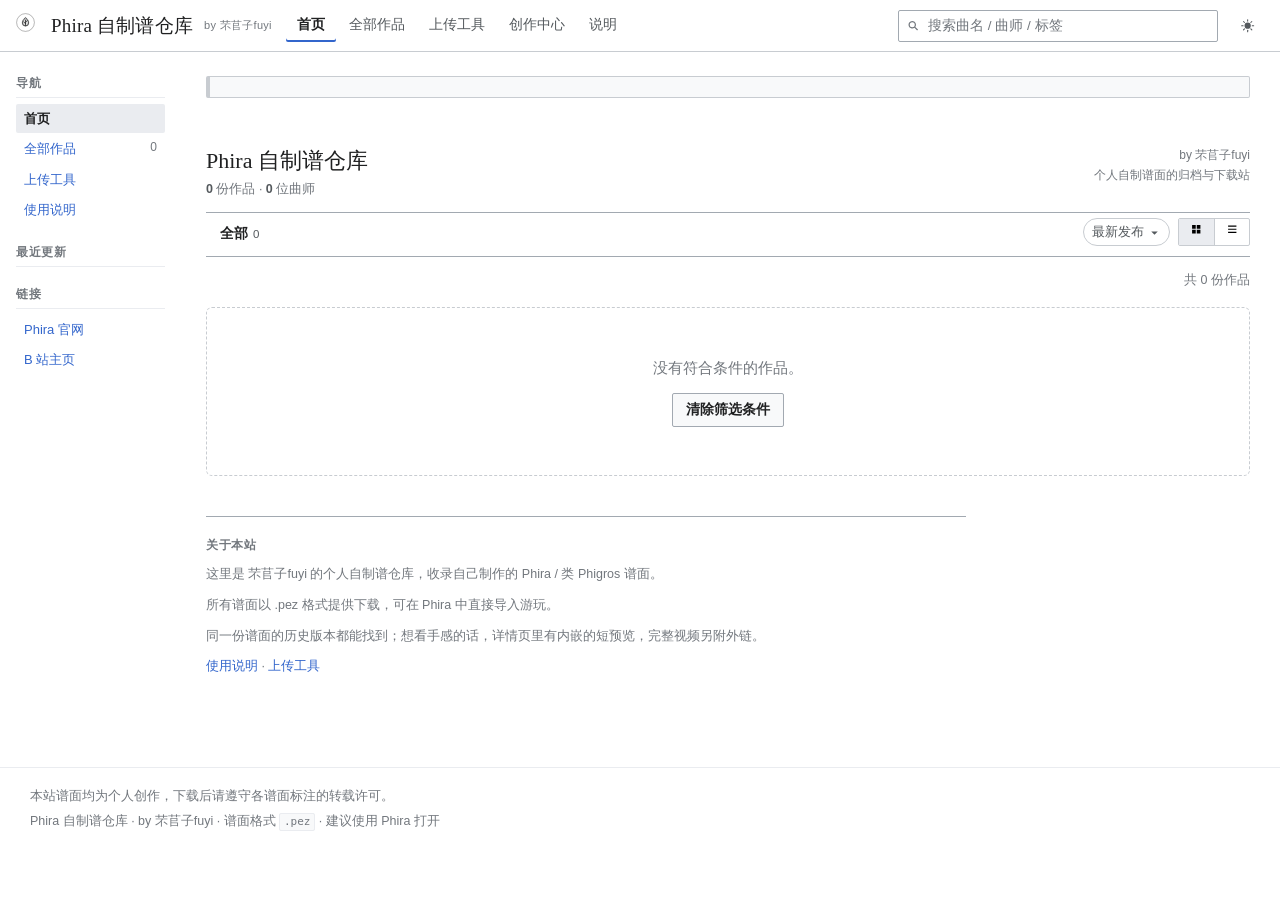
==== index.html @ e563b0f6 "空站初始化：清空全部谱面（9 个 .pez + 6 张封面 + 数据条目），准备正式投入使用 - data/charts.js 的 CHARTS 置空，SITE 配置保留 - 测试夹具改为 tools" ====
<!DOCTYPE html>
<html lang="zh-CN">
<head>
<meta charset="utf-8">
<meta name="viewport" content="width=device-width, initial-scale=1">
<title>Phira 自制谱仓库</title>
<meta name="description" content="个人自制谱面归档站，提供 .pez 谱面包下载与 B 站预览。">
<link rel="icon" href="assets/favicon.svg" type="image/svg+xml">
<link rel="stylesheet" href="assets/css/wiki.css">
<script>/* 在样式生效前先定好主题，避免深色模式下刷新闪白 */
(function(){try{var t=localStorage.getItem("pez-theme");
if(!t||t==="auto"){t=(window.matchMedia&&window.matchMedia("(prefers-color-scheme: dark)").matches)?"dark":"light";}
document.documentElement.setAttribute("data-theme",t);}catch(e){}})();</script>
</head>
<body>

<header id="header-mount" class="site-header"></header>

<div class="layout no-rail">
  <aside id="sidebar-mount" class="sidebar"></aside>

  <main class="content">

    <!-- ▼▼ 顶部横幅插槽：把 SITE.design.banner 填上图片路径就会出现，
              建议尺寸 1600×320。留空则完全不占位。 ▼▼ -->
    <img class="page-banner" id="banner-mount" alt="">

    <div id="sample-notice" class="notice" hidden></div>

    <!-- ▼▼ 极简信息条（UP 主元素已弱化，只有一行小字署名）▼▼ -->
    <div id="space-mount" class="space-bar"></div>

    <div id="list">
      <nav id="tabs-mount" class="tabs"></nav>
      <div id="filterbar-mount" class="filter-bar"></div>
    </div>

    <div id="list-area"></div>

    <!-- 站点说明：做成低存在感的小字，不抢作品的位置 -->
    <section class="site-blurb" id="site-blurb"></section>

    <noscript>
      <div class="notice warn">这个站点需要 JavaScript 才能列出作品，请开启后刷新。</div>
    </noscript>
  </main>
</div>

<footer id="footer-mount" class="site-footer"></footer>

<script>
/* 数据文件每次都拿最新的：
   GitHub Pages 会给 data/charts.js 设 Cache-Control: max-age=600（10 分钟），
   而「检测到更新就刷新首页」要靠它 —— 加时间戳才能绕开这份缓存。
   ⚠️ 时间戳必须**每次加载都不一样**：原来用的是「每分钟一个版本号」，
   结果自动刷新那一刻若还没跨分钟，reload 会命中浏览器缓存（max-age=600），
   刷了还是旧内容、而且之后不会再重试 —— 表现就是「传完谱刷新没生效」。
   代价是每次访问都要重新下这个小文件（约 11KB），可以接受。
   必须同步执行（后面的脚本都依赖 window.CHARTS），所以用 document.write。
   file:// 下不能带查询参数（会找不到文件），所以按协议判断。 */
(function () {
  var q = location.protocol === "file:" ? "" : "?t=" + Date.now();
  document.write('<script src="data/charts.js' + q + '"><\/script>');
})();
</script>
<script src="assets/js/common.js"></script>
<script src="assets/js/home.js"></script>
<script>
/* 站点说明文案在 data/charts.js 的 SITE.intro 里改 */
(function () {
  var s = window.SITE || {};
  if (s.title) document.title = s.title;
  var el = document.getElementById("site-blurb");
  if (el && s.intro) {
    el.innerHTML =
      '<h2>关于本站</h2>' +
      String(s.intro).split(/\n+/).filter(Boolean)
        .map(function (p) { return "<p>" + window.WB.esc(p) + "</p>"; }).join("") +
      '<p><a href="about">使用说明</a> · <a href="upload">上传工具</a></p>';
  }
})();
</script>
<script>
/* 自动刷新：检测到 data/charts.js 有更新就刷新首页（逻辑在 common.js 的 WB.autoRefresh）
   想关掉：在 data/charts.js 的 SITE 里写 autoRefresh: false */
(function () {
  var s = window.SITE || {};
  if (s.autoRefresh === false) return;
  if (window.WB && WB.autoRefresh) WB.autoRefresh();
})();
</script>
</body>
</html>
---- assets/css/wiki.css ----
/* ============================================================================
 *  assets/css/wiki.css  ——  MediaWiki / 维基百科风格排版
 *  ---------------------------------------------------------------------------
 *  设计取向：内容优先、留白克制、层级靠细线而不是靠阴影。
 *  色彩取自 Wikipedia Vector 2022 的观感，仅作风格参考，未使用其任何资源。
 * ==========================================================================*/

/* ============================================================================
 *  ★★★ 设计变量（Design Tokens）★★★
 *  ---------------------------------------------------------------------------
 *  自己用 Illustrator 排版时，改这一块就够了 —— 不用往下翻具体规则。
 *  这里只放尺寸/形状/间距，颜色在下面的「变量」区块里。
 * ==========================================================================*/
:root {
  /* —— 卡片 —— */
  --card-min:          156px;   /* 卡片最小宽度，决定一排放几张 */
  --card-thumb-ratio:  1 / 1;   /* 封面比例。想做成 B 站那种横图 → 16 / 9 */
  --card-gap:          14px;
  --card-radius:       6px;
  --card-shadow:       none;                       /* 静止时的投影，追求扁平就留 none */
  --card-shadow-hover: 0 6px 18px rgba(0, 0, 0, .14);

  /* —— 骨架尺寸 —— */
  --header-height:     52px;    /* 顶栏高度 */
  --sidebar-width:     176px;   /* 左侧导航宽度 */
  --rail-width:        300px;   /* 详情页右侧信息框栏宽度 */
  --content-max:       1560px;  /* 整页最大宽度 */
  --content-pad:       30px;    /* 主内容左右内边距 */
  --banner-height:     180px;   /* 顶部横幅高度（有图时才显示） */

  /* —— 文字与圆角 —— */
  --fz-base:           15px;    /* 正文基准字号 */
  --fz-card-title:     13.5px;  /* 卡片标题字号 */
  --fz-card-meta:      11px;    /* 卡片下方小字 */
  --radius-pill:       999px;   /* 药丸形（标签、难度徽章）圆角 */
  --section-line:      1px solid var(--border);

  /* —— 插槽（由 data/charts.js 的 SITE.design 自动写入，一般不用手改）—— */
  --page-bg-image:     none;    /* 全站背景图 */
  --banner-image:      none;    /* 顶部横幅图 */
  /* --accent 故意不设默认值：留空时所有强调色回落到 --link */
}

/* ============================================================================
 *  变量（颜色）
 * ==========================================================================*/
:root {
  /* 表面 */
  --bg:            #ffffff;
  --bg-sub:        #f8f9fa;   /* 表格头、信息框底色 */
  --bg-sub-2:      #eaecf0;   /* 略深一档 */
  --bg-code:       #f8f9fa;

  /* 文字 */
  --text:          #202122;
  --text-sub:      #54595d;
  --text-mute:     #72777d;

  /* 线条：维基的骨架感全靠这一组灰 */
  --border:        #a2a9b1;
  --border-soft:   #c8ccd1;
  --line:          #eaecf0;

  /* 链接 */
  --link:          #3366cc;
  --link-visited:  #6b4ba1;
  --link-hover:    #447ff5;
  --link-new:      #d33a3a;

  /* 语意色 */
  --ok:            #14866d;
  --ok-bg:         #e6f5f1;
  --warn:          #ac6600;
  --warn-bg:       #fdf3e2;
  --err:           #b32424;
  --err-bg:        #fdeaea;

  /* 难度徽章 */
  --lv-AT:         #8b3ee6;
  --lv-IN:         #d33a3a;
  --lv-HD:         #14866d;
  --lv-EZ:         #3366cc;
  --lv-default:    #54595d;

  --radius:        2px;
  --shadow-pop:    0 2px 8px rgba(0, 0, 0, .14);

  --font-sans: "Inter", "Segoe UI", -apple-system, BlinkMacSystemFont,
               "PingFang SC", "Hiragino Sans GB", "Microsoft YaHei",
               "Noto Sans SC", "Source Han Sans SC", sans-serif;
  --font-serif: "Linux Libertine", "Georgia", "Times New Roman",
                "Songti SC", "SimSun", serif;
  --font-mono: "JetBrains Mono", "Cascadia Mono", Consolas,
               "SFMono-Regular", Menlo, monospace;
}

html[data-theme="dark"] {
  --bg:            #101418;
  --bg-sub:        #27292d;
  --bg-sub-2:      #33363b;
  --bg-code:       #23262a;

  --text:          #eaecf0;
  --text-sub:      #c8ccd1;
  --text-mute:     #a2a9b1;

  --border:        #54595d;
  --border-soft:   #43464a;
  --line:          #2e3236;

  --link:          #6e9bf5;
  --link-visited:  #b28ae8;
  --link-hover:    #9dbbf8;
  --link-new:      #ef8a8a;

  --ok:            #4ec9a0;
  --ok-bg:         #17352c;
  --warn:          #e2b053;
  --warn-bg:       #3a2f18;
  --err:           #ef8a8a;
  --err-bg:        #3a2020;

  --lv-AT:         #b388f0;
  --lv-IN:         #ef8a8a;
  --lv-HD:         #4ec9a0;
  --lv-EZ:         #8ab4f8;
  --lv-default:    #c8ccd1;

  --shadow-pop:    0 2px 10px rgba(0, 0, 0, .55);
}

/* ------------------------------------------------------------------ 基础 -- */
*, *::before, *::after { box-sizing: border-box; }

html { scroll-behavior: smooth; }

body {
  margin: 0;
  background-color: var(--bg);
  /* 底纹插槽：SITE.design.background 有值时自动生效 */
  background-image: var(--page-bg-image);
  background-attachment: fixed;
  background-size: cover;
  background-position: center top;
  color: var(--text);
  font-family: var(--font-sans);
  font-size: var(--fz-base);
  line-height: 1.65;
  -webkit-font-smoothing: antialiased;
  text-rendering: optimizeLegibility;
}

a { color: var(--link); text-decoration: none; }
a:hover { color: var(--link-hover); text-decoration: underline; }
a:visited { color: var(--link-visited); }
a.new { color: var(--link-new); }

img { max-width: 100%; }

hr {
  border: 0;
  border-top: 1px solid var(--line);
  margin: 1.4em 0;
}

code, kbd, .mono {
  font-family: var(--font-mono);
  font-size: .88em;
  background: var(--bg-code);
  border: 1px solid var(--line);
  border-radius: var(--radius);
  padding: .1em .35em;
}

kbd { border-bottom-width: 2px; }

::selection { background: #cfe2ff; color: #202122; }
html[data-theme="dark"] ::selection { background: #3a4a6b; color: #fff; }

/* --------------------------------------------------------------- 顶栏 -- */
.site-header {
  position: sticky;
  top: 0;
  z-index: 50;
  display: flex;
  align-items: center;
  gap: 14px;
  height: 52px;
  padding: 0 16px;
  background: var(--bg);
  border-bottom: 1px solid var(--border-soft);
}

.brand {
  display: flex;
  align-items: center;
  gap: 9px;
  flex: none;
  color: var(--text);
  font-family: var(--font-serif);
  font-size: 19px;
  letter-spacing: .2px;
  white-space: nowrap;
}
.brand:hover { text-decoration: none; color: var(--text); }
/* 顶栏站名。SITE.brandLines 可以让它拆成多行 —— 但只有窄屏才真的分行，
   宽屏把各行拼在一起显示（行内元素挨着，等于原来的整名）。 */
.brand-title, .brand-line, .brand-name { display: inline; }
.brand .brand-mark {
  width: 26px; height: 26px;
  flex: none;
  display: block;
}
/* Logo 插槽：内置 SVG 与自定义图片都撑满槽位 */
.brand-mark svg, .brand-mark img { width: 100%; height: 100%; display: block; }
.brand-mark img { object-fit: contain; }
.brand .brand-sub {
  font-family: var(--font-sans);
  font-size: 11px;
  color: var(--text-mute);
  letter-spacing: .3px;
  margin-left: 2px;
}

.header-nav { display: flex; gap: 2px; flex: none; }

.header-nav a {
  padding: 5px 11px;
  border-radius: var(--radius);
  font-size: 13.5px;
  color: var(--text-sub);
}
.header-nav a:hover { background: var(--bg-sub-2); color: var(--text); text-decoration: none; }
.header-nav a[aria-current="page"] {
  color: var(--text);
  font-weight: 600;
  box-shadow: inset 0 -2px 0 var(--link);
}

.header-spacer { flex: 1 1 auto; }

/* 搜索框：维基那种「左侧放大镜」的窄条 */
.search-box {
  position: relative;
  flex: 0 1 320px;
  min-width: 120px;
}
.search-box svg {
  position: absolute; left: 8px; top: 50%;
  transform: translateY(-50%);
  width: 15px; height: 15px;
  fill: var(--text-mute);
  pointer-events: none;
}
.search-box input {
  width: 100%;
  height: 32px;
  padding: 0 10px 0 29px;
  font: inherit;
  font-size: 13.5px;
  color: var(--text);
  background: var(--bg);
  border: 1px solid var(--border);
  border-radius: var(--radius);
}
.search-box input:focus {
  outline: 2px solid var(--link);
  outline-offset: -1px;
  border-color: var(--link);
}
.search-box input::placeholder { color: var(--text-mute); }

.icon-btn {
  flex: none;
  width: 32px; height: 32px;
  display: inline-flex; align-items: center; justify-content: center;
  background: transparent;
  border: 1px solid transparent;
  border-radius: var(--radius);
  color: var(--text-sub);
  cursor: pointer;
  padding: 0;
}
.icon-btn:hover { background: var(--bg-sub-2); color: var(--text); }
.icon-btn svg { width: 17px; height: 17px; fill: currentColor; }
.icon-btn:focus-visible { outline: 2px solid var(--link); outline-offset: 1px; }

/* --------------------------------------------------------------- 布局 -- */
.layout {
  display: grid;
  grid-template-columns: 176px minmax(0, 1fr) 300px;
  gap: 0;
  max-width: 1560px;
  margin: 0 auto;
}
.layout.no-rail { grid-template-columns: 176px minmax(0, 1fr); }

/* 左侧导航 */
.sidebar {
  padding: 22px 10px 40px 16px;
  font-size: 13px;
  border-right: 1px solid transparent;
}
.sidebar h4 {
  margin: 18px 0 6px;
  padding-bottom: 4px;
  font-size: 11.5px;
  font-weight: 600;
  letter-spacing: .6px;
  color: var(--text-mute);
  text-transform: uppercase;
  border-bottom: 1px solid var(--line);
}
.sidebar h4:first-child { margin-top: 0; }
.sidebar ul { list-style: none; margin: 0; padding: 0; }
.sidebar li { margin: 1px 0; }
.sidebar li a {
  display: block;
  padding: 4px 8px;
  border-radius: var(--radius);
  color: var(--link);
}
.sidebar li a:hover { background: var(--bg-sub-2); text-decoration: none; }
.sidebar li a[aria-current="page"] { font-weight: 600; color: var(--text); background: var(--bg-sub-2); }
.sidebar .count {
  float: right;
  color: var(--text-mute);
  font-size: 12px;
  font-variant-numeric: tabular-nums;
}
.sidebar li a.more-link { color: var(--text-mute); font-size: 12px; }

/* 主内容 */
.content {
  min-width: 0;
  padding: 24px 30px 80px;
}
.content.narrow { max-width: 900px; }

/* 右侧栏（详情页信息框 / 列表页统计） */
.rail {
  padding: 24px 24px 60px 10px;
  border-left: 1px solid var(--line);
  font-size: 13px;
}

/* ------------------------------------------------------------ 文字排版 -- */
h1.page-title {
  margin: 0 0 .35em;
  padding-bottom: .25em;
  font-family: var(--font-serif);
  font-size: 28px;
  font-weight: 400;
  line-height: 1.25;
  border-bottom: 1px solid var(--border);
}

.page-sub {
  margin: -.1em 0 1.4em;
  color: var(--text-mute);
  font-size: 13px;
}

/* 面包屑：和副标题分开写，别共用 class（免得选择器抓错元素） */
.crumbs {
  margin: 0 0 10px;
  font-size: 12.5px;
  color: var(--text-mute);
}

h2.section {
  display: flex;
  align-items: center;
  gap: 8px;
  margin: 1.9em 0 .7em;
  padding-bottom: .22em;
  font-size: 20px;
  font-weight: 400;
  border-bottom: 1px solid var(--border);
}
h2.section .anchor {
  font-size: 13px;
  color: var(--text-mute);
  opacity: 0;
  transition: opacity .15s;
}
h2.section:hover .anchor { opacity: 1; }

h3 { font-size: 16px; margin: 1.5em 0 .5em; }

.article p { margin: 0 0 .9em; }
.article ul, .article ol { margin: 0 0 .9em; padding-left: 1.7em; }
.article li { margin: .2em 0; }

.lead {
  color: var(--text-sub);
  font-size: 15px;
}

/* 首字下沉式的「导语」条 */
/* ⚠️ 内联图标兜底 —— 别删！
   <svg viewBox="0 0 24 24"> 如果没写 width/height，浏览器会把它当成
   width:100% 的替换元素，直接撑满整个正文宽度，变成一张"占满屏幕的大图标"。
   （详情页那行提示里的下载图标就这么翻过车。）
   这里给所有没显式指定宽度的 svg 一个 1em 默认值兜住。
   具体规则（.btn svg / .brand-mark svg 等）优先级更高，不受影响。 */
svg:not([width]) { width: 1em; height: 1em; }

.hint {
  margin: 0 0 18px;
  padding: 9px 13px;
  background: var(--bg-sub);
  border-left: 3px solid var(--link);
  font-size: 13.5px;
  color: var(--text-sub);
}
.hint svg {
  width: 15px;
  height: 15px;
  fill: var(--link);
  vertical-align: -2px;
  margin-right: 3px;
}

/* ------------------------------------------------------------- 提示条 -- */
.notice {
  display: flex;
  align-items: flex-start;
  gap: 9px;
  margin: 0 0 18px;
  padding: 10px 14px;
  font-size: 13.5px;
  border: 1px solid var(--border-soft);
  border-left-width: 4px;
  border-radius: var(--radius);
  background: var(--bg-sub);
}
.notice svg { width: 16px; height: 16px; flex: none; margin-top: 2px; fill: currentColor; }
.notice.warn { border-left-color: var(--warn); background: var(--warn-bg); color: var(--warn); }
.notice.info { border-left-color: var(--link); }
.notice.ok   { border-left-color: var(--ok);  background: var(--ok-bg);  color: var(--ok); }
.notice .notice-close {
  margin-left: auto;
  background: none; border: 0; cursor: pointer;
  color: inherit; opacity: .55; font-size: 16px; line-height: 1; padding: 0 2px;
}
.notice .notice-close:hover { opacity: 1; }

/* 表格容器：列多的时候可以横向滚，不撑破布局 */
.table-wrap { width: 100%; overflow-x: auto; margin: 0 0 18px; }
.table-wrap .wikitable { margin-bottom: 0; }

/* ------------------------------------------------------ 表格 wikitable -- */
.wikitable {
  width: 100%;
  border-collapse: collapse;
  margin: 0 0 18px;
  font-size: 13.5px;
  background: var(--bg);
}
.wikitable th, .wikitable td {
  padding: 7px 10px;
  border: 1px solid var(--border-soft);
  text-align: left;
  vertical-align: middle;
}
.wikitable thead th {
  background: var(--bg-sub-2);
  font-weight: 600;
  white-space: nowrap;
}
.wikitable tbody tr:nth-child(even) { background: var(--bg-sub); }
.wikitable tbody tr:hover { background: var(--bg-sub-2); }
.wikitable td.num { text-align: right; font-variant-numeric: tabular-nums; white-space: nowrap; }
.wikitable td.actions { white-space: nowrap; text-align: right; }

/* 可排序表头 */
.wikitable th.sortable { cursor: pointer; user-select: none; padding-right: 22px; position: relative; }
.wikitable th.sortable::after {
  content: "";
  position: absolute; right: 7px; top: 50%;
  margin-top: -3px;
  border: 4px solid transparent;
  border-top-color: var(--text-mute);
  opacity: .35;
}
.wikitable th.sortable:hover { background: var(--bg-sub); }
.wikitable th.sortable[data-dir="asc"]::after {
  border-top-color: transparent;
  border-bottom-color: var(--text);
  margin-top: -6px;
  opacity: .9;
}
.wikitable th.sortable[data-dir="desc"]::after { border-top-color: var(--text); opacity: .9; }

/* 表格里的曲目单元格 */
.track-cell { display: flex; align-items: center; gap: 10px; min-width: 190px; }
.track-cell .thumb {
  width: 38px; height: 38px;
  flex: none;
  object-fit: cover;
  border: 1px solid var(--border-soft);
  border-radius: var(--radius);
  background: var(--bg-sub);
}
.track-cell .t-main { min-width: 0; }
.track-cell .t-title {
  display: block;
  font-weight: 600;
  font-size: 13.5px;
  line-height: 1.35;
  overflow: hidden;
  text-overflow: ellipsis;
  white-space: nowrap;
}
.track-cell .t-sub {
  display: block;
  font-size: 11.5px;
  color: var(--text-mute);
  overflow: hidden;
  text-overflow: ellipsis;
  white-space: nowrap;
}

/* ---------------------------------------------------------- 难度徽章 -- */
.level {
  display: inline-flex;
  align-items: baseline;
  gap: 4px;
  margin: 0 3px 0 0;
  padding: 1px 7px;
  font-size: 12px;
  font-weight: 600;
  line-height: 1.55;
  color: #fff;
  background: var(--lv-default);
  border-radius: 999px;
  white-space: nowrap;
}
.level .lv-num { font-weight: 400; opacity: .92; }
.level.AT { background: var(--lv-AT); }
.level.IN { background: var(--lv-IN); }
.level.HD { background: var(--lv-HD); }
.level.EZ { background: var(--lv-EZ); }

/* 标签 */
.tag {
  display: inline-block;
  margin: 2px 3px 2px 0;
  padding: 1px 8px;
  font-size: 11.5px;
  color: var(--text-sub);
  background: var(--bg-sub-2);
  border: 1px solid var(--border-soft);
  border-radius: 999px;
  white-space: nowrap;
}
a.tag:hover { background: var(--bg-sub); text-decoration: none; color: var(--text); }

.muted { color: var(--text-mute); }
.nowrap { white-space: nowrap; }

/* ---------------------------------------------------------- 按钮样式 -- */
.btn {
  display: inline-flex;
  align-items: center;
  gap: 6px;
  padding: 6px 13px;
  font: inherit;
  font-size: 13.5px;
  font-weight: 600;
  line-height: 1.5;
  color: var(--text);
  background: var(--bg-sub);
  border: 1px solid var(--border);
  border-radius: var(--radius);
  cursor: pointer;
  white-space: nowrap;
  transition: background .12s, border-color .12s;
}
.btn:hover { background: var(--bg-sub-2); color: var(--text); text-decoration: none; }
.btn:focus-visible { outline: 2px solid var(--link); outline-offset: 1px; }
.btn svg { width: 15px; height: 15px; fill: currentColor; flex: none; }

.btn.primary {
  color: #fff;
  background: var(--accent, var(--link));
  border-color: var(--accent, var(--link));
}
.btn.primary:hover {
  background: var(--accent, var(--link-hover));
  border-color: var(--accent, var(--link-hover));
  filter: brightness(1.08);
}

.btn.ghost { background: transparent; }
.btn.ghost:hover { background: var(--bg-sub-2); }

.btn.sm { padding: 3px 9px; font-size: 12.5px; font-weight: 500; }
.btn.lg { padding: 9px 20px; font-size: 15px; }
.btn[disabled], .btn.is-disabled {
  opacity: .5;
  cursor: not-allowed;
  pointer-events: none;
}

.btn-row { display: flex; flex-wrap: wrap; gap: 8px; align-items: center; }

/* --------------------------------------------------------- 工具条/筛选 -- */
.toolbar {
  display: flex;
  flex-wrap: wrap;
  align-items: center;
  gap: 10px;
  margin: 0 0 14px;
  padding: 10px 12px;
  background: var(--bg-sub);
  border: 1px solid var(--line);
  border-radius: var(--radius);
}
.toolbar .tb-label {
  font-size: 12px;
  font-weight: 600;
  color: var(--text-mute);
  letter-spacing: .4px;
  text-transform: uppercase;
}
.chips { display: flex; flex-wrap: wrap; gap: 5px; }
.chip {
  padding: 2px 10px;
  font-size: 12.5px;
  color: var(--text-sub);
  background: var(--bg);
  border: 1px solid var(--border-soft);
  border-radius: 999px;
  cursor: pointer;
  font-family: inherit;
}
.chip:hover { border-color: var(--border); color: var(--text); }
.chip[aria-pressed="true"] {
  color: #fff;
  background: var(--accent, var(--link));
  border-color: var(--accent, var(--link));
}

/* ---- 网格 / 列表 切换：底下那块底色会滑过去 ---- */
.seg {
  display: inline-flex;
  position: relative;
  border: 1px solid var(--border-soft);
  border-radius: var(--radius);
  overflow: hidden;
}
.seg button {
  position: relative;
  z-index: 1;
  padding: 3px 11px;
  font: inherit;
  font-size: 12.5px;
  color: var(--text-sub);
  background: transparent;
  border: 0;
  border-left: 1px solid var(--border-soft);
  cursor: pointer;
}
.seg button:first-child { border-left: 0; }
.seg button[aria-pressed="true"] { color: var(--text); }
.seg-pill {
  position: absolute;
  left: 0; top: 0; bottom: 0;
  z-index: 0;
  background: var(--bg-sub-2);
  transition: transform .26s cubic-bezier(.22, .61, .36, 1),
              width .26s cubic-bezier(.22, .61, .36, 1);
}

/* ---- 自绘下拉（排序用）----
   原生 <select> 的下拉由操作系统绘制，CSS 碰不到，所以自己画一个。
   展开：浮层朝按钮方向轻微下滑 + 放大归位，选项逐条错位落进来。 */
.dd { position: relative; display: inline-block; }
.dd-btn {
  display: inline-flex;
  align-items: center;
  gap: 4px;
  padding: 3px 8px;
  font: inherit;
  font-size: 12.5px;
  color: var(--text-sub);
  background: var(--bg);
  border: 1px solid var(--border-soft);
  border-radius: 999px;
  cursor: pointer;
}
.dd-btn:hover { border-color: var(--border); color: var(--text); }
.dd-btn:focus-visible { outline: 2px solid var(--link); outline-offset: 1px; }
.dd-chev { display: inline-flex; transition: transform .22s cubic-bezier(.22, .61, .36, 1); }
.dd-chev svg { width: 13px; height: 13px; fill: currentColor; }
.dd.open .dd-chev { transform: rotate(180deg); }

.dd-pop {
  position: absolute;
  top: calc(100% + 6px);
  right: 0;
  z-index: 60;
  min-width: 168px;
  max-height: 60vh;
  overflow: auto;
  padding: 4px;
  background: var(--bg);
  border: 1px solid var(--border-soft);
  border-radius: var(--radius);
  box-shadow: var(--shadow-pop);
  opacity: 0;
  visibility: hidden;
  transform: translateY(-6px) scale(.97);
  transform-origin: 100% 0;
  transition: opacity .16s ease, transform .22s cubic-bezier(.22, .61, .36, 1),
              visibility 0s linear .22s;
}
.dd.open .dd-pop {
  opacity: 1;
  visibility: visible;
  transform: none;
  transition: opacity .18s ease, transform .26s cubic-bezier(.22, .61, .36, 1),
              visibility 0s;
}
.dd-opt {
  display: flex;
  align-items: center;
  gap: 6px;
  width: 100%;
  padding: 5px 8px;
  font: inherit;
  font-size: 12.5px;
  text-align: left;
  color: var(--text-sub);
  background: transparent;
  border: 0;
  border-radius: 4px;
  cursor: pointer;
  opacity: 0;
  transform: translateY(-5px);
  transition: opacity .18s ease, transform .24s cubic-bezier(.22, .61, .36, 1),
              background .14s ease, color .14s ease;
}
.dd.open .dd-opt {
  opacity: 1;
  transform: none;
  transition-delay: calc(var(--i, 0) * 18ms);
}
.dd-opt:hover, .dd-opt:focus-visible { background: var(--bg-sub); color: var(--text); outline: none; }
.dd-opt[aria-selected="true"] { color: var(--text); font-weight: 600; }
.dd-tick { display: inline-flex; width: 13px; flex: none; }
.dd-tick svg { width: 12px; height: 12px; fill: currentColor; opacity: 0; transform: scale(.6); transition: opacity .18s ease, transform .22s cubic-bezier(.22, .61, .36, 1); }
.dd-opt[aria-selected="true"] .dd-tick svg { opacity: 1; transform: none; }

.result-count { font-size: 12.5px; color: var(--text-mute); margin-left: auto; }

/* ══════════════════════════════════════════════════════════════════════════
 *  首页：UP 主投稿页式布局
 *  结构 = 极简信息条（弱化 up 主元素）→ 难度标签页 → 筛选条 → 缩略图网格
 * ══════════════════════════════════════════════════════════════════════════ */

/* 顶部横幅（SITE.design.banner 有值时才出现） */
.page-banner {
  display: none;
  width: 100%;
  height: var(--banner-height);
  object-fit: cover;
  border-radius: var(--card-radius);
  margin: 0 0 4px;
  background: var(--bg-sub);
}
.page-banner.on { display: block; }

/* 极简信息条 */
.space-bar {
  display: flex;
  align-items: flex-end;
  gap: 16px;
  padding: 18px 0 12px;
  border-bottom: var(--section-line);
}
.space-bar .sb-title {
  margin: 0;
  font-family: var(--font-serif);
  font-size: 22px;
  font-weight: 400;
  line-height: 1.25;
}
.space-bar .sb-stats {
  margin: 4px 0 0;
  font-size: 12.5px;
  color: var(--text-mute);
}
.space-bar .sb-stats b { font-weight: 600; color: var(--text-sub); }
.space-bar .sb-by {
  margin-left: auto;
  padding-bottom: 2px;
  font-size: 12px;
  color: var(--text-mute);
  text-align: right;
  white-space: nowrap;
}

/* 难度标签页 */
.tabs {
  position: relative;
  display: flex;
  align-items: stretch;
  gap: 2px;
  border-bottom: var(--section-line);
  margin: 0 0 2px;
}
/* 标签按钮自己一条可横向滑动的轨道。
   右侧控件（排序下拉 / 视图切换）之所以要放**轨道外**，
   是因为 overflow 容器会把绝对定位的浮层一起裁掉 —— 下拉就没法展开了。 */
.tabs-scroll {
  position: relative;
  display: flex;
  align-items: stretch;
  gap: 2px;
  flex: 1 1 auto;
  min-width: 0;
  overflow-x: auto;
}
/* 选中态底下那条指示条 —— 位置由 JS 挪，于是会「滑」过去而不是跳过去 */
.tab-ink {
  position: absolute;
  left: 0;
  bottom: 0;
  height: 2px;
  width: 0;
  background: var(--accent, var(--link));
  border-radius: 2px;
  pointer-events: none;
  transition: transform .3s cubic-bezier(.22, .61, .36, 1),
    width .3s cubic-bezier(.22, .61, .36, 1);
}
.tabs .tab {
  flex: none;
  padding: 9px 14px;
  font: inherit;
  font-size: 14px;
  color: var(--text-sub);
  background: none;
  border: 0;
  border-bottom: 2px solid transparent;
  cursor: pointer;
  white-space: nowrap;
}
.tabs .tab:hover { color: var(--text); background: var(--bg-sub); }
.tabs .tab[aria-selected="true"] {
  color: var(--text);
  font-weight: 600;
  /* 下划线交给会滑动的 .tab-ink 去画，这里留空免得画成两条 */
  border-bottom-color: transparent;
}
.tabs .tabs-right {
  display: flex;
  align-items: center;
  gap: 8px;
  flex: none;
  margin-left: auto;
  padding: 0 0 4px 10px;
}

/* 筛选条 */
.filter-bar {
  display: flex;
  flex-wrap: wrap;
  align-items: center;
  gap: 8px;
  padding: 11px 0 3px;
}
.filter-bar .fb-label {
  font-size: 11.5px;
  font-weight: 600;
  letter-spacing: .5px;
  color: var(--text-mute);
  text-transform: uppercase;
}
.filter-bar .result-count { margin-left: auto; font-size: 12.5px; color: var(--text-mute); }

/* 详情页的难度切换条（同一首歌的其他难度） */
.lv-switch {
  display: flex;
  flex-wrap: wrap;
  align-items: center;
  gap: 6px;
  margin: 0 0 16px;
  padding: 9px 12px;
  background: var(--bg-sub);
  border: 1px solid var(--line);
  border-radius: var(--radius);
}
.lv-switch .fb-label {
  font-size: 11.5px;
  font-weight: 600;
  letter-spacing: .5px;
  color: var(--text-mute);
}
/* chip 用在 <a> 上时要去掉下划线 */
a.chip { display: inline-block; text-decoration: none; }
a.chip:hover { text-decoration: none; }

/* 卡片上的版本小标签 */
.vc-ver {
  display: inline-block;
  padding: 0 7px;
  font-size: 10.5px;
  line-height: 17px;
  color: var(--text-mute);
  background: var(--bg-sub-2);
  border: 1px solid var(--border-soft);
  border-radius: var(--radius-pill);
  white-space: nowrap;
}

/* 版本历史表里，当前正在查看的那一行 */
.wikitable tr.ver-row-current td { background: var(--bg-sub-2); }

/* 缩略图网格 */
.thumb-grid {
  display: grid;
  grid-template-columns: repeat(auto-fill, minmax(var(--card-min), 1fr));
  gap: var(--card-gap);
  margin: 14px 0 0;
}

/* —— 小卡片 —— */
.vcard {
  display: flex;
  flex-direction: column;
  min-width: 0;
}
.vc-thumb-wrap {
  position: relative;
  border-radius: var(--card-radius);
  overflow: hidden;
  background: var(--bg-sub);
  border: 1px solid var(--card-border, var(--border-soft));
  box-shadow: var(--card-shadow);
  transition: box-shadow .18s, border-color .18s;
}
.vcard:hover .vc-thumb-wrap {
  box-shadow: var(--card-shadow-hover);
  border-color: var(--border);
}
.vc-thumb {
  display: block;
  position: relative;
  aspect-ratio: var(--card-thumb-ratio);
  overflow: hidden;
}
.vc-thumb img {
  width: 100%;
  height: 100%;
  object-fit: cover;
  display: block;
  transition: transform .3s ease;
}
.vcard:hover .vc-thumb img { transform: scale(1.045); }

/* 右下角时长 —— 借用视频卡片的语法 */
.vc-dur {
  position: absolute;
  right: 5px;
  bottom: 5px;
  z-index: 2;
  padding: 0 5px;
  font-size: 11px;
  line-height: 16px;
  color: #fff;
  background: rgba(0, 0, 0, .7);
  border-radius: 3px;
  font-variant-numeric: tabular-nums;
  pointer-events: none;
  transition: opacity .2s ease;
}

/* 缩略图右上角的下载按钮：平时半透明，悬停才亮起来 */
.vc-dl {
  position: absolute;
  right: 5px;
  top: 5px;
  z-index: 2;              /* 压在悬停预览之上，播放时也能点 */
  width: 28px;
  height: 28px;
  display: flex;
  align-items: center;
  justify-content: center;
  border-radius: 50%;
  color: #fff;
  background: rgba(0, 0, 0, .5);
  opacity: 0;
  transition: opacity .18s, background .18s;
}
.vcard:hover .vc-dl, .vc-dl:focus-visible { opacity: 1; }
.vc-dl:hover { background: var(--accent, var(--link)); color: #fff; }
.vc-dl svg { width: 15px; height: 15px; fill: currentColor; }

/* ---- 悬停封面：从正中**圆形扩散**出来的静音短预览 ----
   几个要点：
     · **就绪之前不扩散**。B 站播放器要加载一两秒，那段时间如果先把层露出来，
       看到的是一片纯黑（就是之前那个「黑屏卡一秒」）。所以这里不设黑底、
       iframe 也先透明，等 iframe 的 load 事件到了再加 .pv-ready 才扩散出去。
     · clip-path 从 circle(0%) 涨到 circle(75%)。用百分比而不是像素，
       是因为「盖满四角」所需的半径跟封面长宽比有关，75% 对任何比例都够
     · pointer-events: none —— 预览**只看不玩**，点封面照旧跳详情页
     · 一律静音（地址里带 muted=1），这是浏览器允许自动播放的前提 */
.vc-preview {
  position: absolute;
  inset: 0;
  z-index: 1;
  opacity: 0;
  pointer-events: none;
  clip-path: circle(0% at 50% 50%);
  transition: clip-path .42s cubic-bezier(.22, .61, .36, 1),
              opacity .22s ease .06s;
}
.vc-preview iframe {
  width: 100%;
  height: 100%;
  border: 0;
  display: block;
  opacity: 0;
  transition: opacity .22s ease;
}
/* 播放器就绪（iframe 的 load 到了）→ 才从中心扩散出去 */
.vc-thumb-wrap.pv-ready .vc-preview {
  opacity: 1;
  clip-path: circle(75% at 50% 50%);
}
.vc-thumb-wrap.pv-ready .vc-preview iframe { opacity: 1; }
/* 播放时把时长角标收掉，别跟播放器自己的控件叠在一起 */
.vc-thumb-wrap.pv-on .vc-dur { opacity: 0; }

/* 左上角「静音预览」小标签：让访客知道为什么没声音 */
.vc-pv-tag {
  position: absolute;
  left: 6px;
  top: 6px;
  z-index: 2;
  display: inline-flex;
  align-items: center;
  gap: 3px;
  padding: 1px 6px;
  font-size: 11px;
  line-height: 16px;
  color: #fff;
  background: rgba(0, 0, 0, .55);
  border-radius: 999px;
  opacity: 0;
  transform: translateY(-3px);
  pointer-events: none;
  transition: opacity .2s ease, transform .24s cubic-bezier(.22, .61, .36, 1);
}
.vc-pv-tag svg { width: 11px; height: 11px; fill: currentColor; }
.vc-thumb-wrap.pv-ready .vc-pv-tag { opacity: 1; transform: none; }

/* 卡片下方的曲目信息 */
.vc-body { padding: 8px 2px 0; }
.vc-title {
  display: -webkit-box;
  -webkit-line-clamp: 2;
  -webkit-box-orient: vertical;
  overflow: hidden;
  font-size: var(--fz-card-title);
  font-weight: 600;
  line-height: 1.4;
  color: var(--text);
}
.vc-title:hover { color: var(--link); }
.vc-sub {
  margin: 3px 0 0;
  font-size: 11.5px;
  color: var(--text-mute);
  white-space: nowrap;
  overflow: hidden;
  text-overflow: ellipsis;
}
.vc-levels {
  margin: 5px 0 0;
  display: flex;
  flex-wrap: wrap;
  gap: 3px;
}
.vc-levels .level { font-size: 11px; padding: 0 7px; line-height: 17px; }
.vc-foot {
  margin: 6px 0 0;
  display: flex;
  align-items: center;
  gap: 8px;
  font-size: var(--fz-card-meta);
  color: var(--text-mute);
}
.vc-foot .vc-bili {
  margin-left: auto;
  display: inline-flex;
  align-items: center;
  gap: 3px;
  color: var(--link);
  white-space: nowrap;
}
.vc-foot .vc-bili svg { width: 12px; height: 12px; fill: currentColor; }

/* 锚点跳转时给固定顶栏留出空间 */
#list, .site-blurb { scroll-margin-top: calc(var(--header-height) + 14px); }

.tabs .tab .count {
  margin-left: 5px;
  font-size: 11.5px;
  font-weight: 400;
  color: var(--text-mute);
}
.tabs .tab[aria-selected="true"] .count { color: var(--text-sub); }

/* 站点说明：低存在感收尾 */
.site-blurb {
  max-width: 760px;
  margin: 40px 0 0;
  padding-top: 18px;
  border-top: var(--section-line);
  font-size: 12.5px;
  line-height: 1.75;
  color: var(--text-mute);
}
.site-blurb h2 {
  margin: 0 0 8px;
  font-size: 12px;
  font-weight: 600;
  letter-spacing: .6px;
  text-transform: uppercase;
  color: var(--text-mute);
}
.site-blurb p { margin: 0 0 .7em; }

/* 文字按钮：看起来像链接，实际是 button（用于「按曲师筛选」这种原地筛选） */
.linkish {
  padding: 0;
  font: inherit;
  color: var(--link);
  background: none;
  border: 0;
  cursor: pointer;
  text-align: left;
}
.linkish:hover { text-decoration: underline; color: var(--link-hover); }

/* 空结果 */
.empty-state {
  padding: 48px 16px;
  text-align: center;
  color: var(--text-mute);
  border: 1px dashed var(--border-soft);
  border-radius: var(--card-radius);
  margin-top: 14px;
}
.empty-state p { margin: 0 0 12px; }

/* ------------------------------------------------------------- 信息框 -- */
.infobox {
  float: right;
  width: 100%;
  max-width: 300px;
  margin: 0 0 16px 20px;
  padding: 0;
  background: var(--bg-sub);
  border: 1px solid var(--border-soft);
  border-radius: var(--radius);
  font-size: 12.5px;
  line-height: 1.55;
}
.infobox .ib-title {
  margin: 0;
  padding: 7px 10px;
  width: auto;          /* 覆盖 .infobox th 的 38% 列宽 */
  font-size: 13.5px;
  font-weight: 700;
  text-align: center;
  border-bottom: 1px solid var(--border-soft);
}
.infobox .ib-image {
  display: block;
  width: 100%;
  border-bottom: 1px solid var(--border-soft);
  background: var(--bg);
}
.infobox .ib-caption {
  padding: 5px 10px;
  font-size: 11.5px;
  color: var(--text-mute);
  text-align: center;
  border-top: 0;                 /* 紧贴上面的图，不要多一条线 */
  border-bottom: 1px solid var(--border-soft);
}
.infobox table { width: 100%; border-collapse: collapse; }
.infobox th, .infobox td {
  padding: 5px 10px;
  border-top: 1px solid var(--border-soft);
  vertical-align: top;
  text-align: left;
}
.infobox tr:first-child th, .infobox tr:first-child td { border-top: 0; }
.infobox th { width: 38%; font-weight: 600; color: var(--text-sub); }
.infobox .ib-foot {
  padding: 7px 10px;
  border-top: 1px solid var(--border-soft);
  display: flex; gap: 6px; flex-wrap: wrap;
}
.infobox .ib-foot .btn { flex: 1 1 auto; justify-content: center; }

/* 信息框放进右栏时不再浮动，铺满栏宽 */
.rail .infobox { float: none; max-width: none; margin: 0 0 16px; }

/* 目录框 */
.toc {
  display: table;
  min-width: 210px;
  max-width: 340px;
  margin: 0 0 18px;
  padding: 9px 14px 11px;
  background: var(--bg-sub);
  border: 1px solid var(--border-soft);
  border-radius: var(--radius);
  font-size: 13px;
}
.toc .toc-title { font-weight: 700; text-align: center; margin-bottom: 5px; }
.toc ol { margin: 0; padding-left: 1.35em; }
.toc li { margin: 2px 0; }
.toc a { transition: color .2s ease, padding-left .2s ease; }
/* 滚到哪一节，目录里哪一条高亮（真·跟随，不是装饰） */
.toc a.on { color: var(--accent, var(--link)); font-weight: 600; padding-left: 3px; }

/* 相关作品小列表 */
.rel-list { list-style: none; margin: 0; padding: 0; }
.rel-list li {
  display: flex; align-items: center; gap: 9px;
  padding: 6px 0;
  border-top: 1px solid var(--line);
}
.rel-list li:first-child { border-top: 0; }
.rel-list img { width: 34px; height: 34px; object-fit: cover; border: 1px solid var(--border-soft); border-radius: var(--radius); flex: none; }
.rel-list .r-main { min-width: 0; }
.rel-list .r-title { font-weight: 600; font-size: 13px; }
.rel-list .r-sub { font-size: 11.5px; color: var(--text-mute); }

/* 统计小块 */
.stat-grid { display: grid; grid-template-columns: 1fr 1fr; gap: 8px; }
.stat {
  padding: 9px 11px;
  background: var(--bg-sub);
  border: 1px solid var(--line);
  border-radius: var(--radius);
}
.stat .s-num {
  display: block;
  font-size: 20px;
  font-weight: 600;
  line-height: 1.2;
  font-variant-numeric: tabular-nums;
}
.stat .s-label { font-size: 11.5px; color: var(--text-mute); }

/* ------------------------------------------------------------ 预览区 -- */
.preview-frame {
  position: relative;
  width: 100%;
  aspect-ratio: 16 / 9;
  background: #000;
  border: 1px solid var(--border-soft);
  border-radius: var(--radius);
  overflow: hidden;
}
.preview-frame iframe {
  width: 100%; height: 100%; border: 0; display: block;
  /* 点开封面后才会注入 iframe —— 让它淡入展开，不要硬闪一下 */
  animation: pv-in .34s cubic-bezier(.22, .61, .36, 1) both;
}
@keyframes pv-in {
  from { opacity: 0; transform: scale(.985); }
  to   { opacity: 1; transform: none; }
}
.preview-poster {
  position: absolute; inset: 0;
  display: flex; flex-direction: column; align-items: center; justify-content: center;
  gap: 10px;
  color: #fff;
  background: radial-gradient(120% 120% at 50% 0%, #2b3a55 0%, #11151c 70%);
  cursor: pointer;
  border: 0;
  font: inherit;
  text-align: center;
  padding: 16px;
}
.preview-poster .pp-play {
  width: 54px; height: 54px;
  display: flex; align-items: center; justify-content: center;
  border-radius: 50%;
  background: rgba(255, 255, 255, .14);
  border: 2px solid rgba(255, 255, 255, .8);
}
.preview-poster .pp-play svg { width: 22px; height: 22px; fill: #fff; margin-left: 3px; }
.preview-poster .pp-text { font-size: 13.5px; opacity: .95; }
.preview-poster .pp-note { font-size: 11.5px; opacity: .6; }

/* 下载区 */
.download-panel {
  padding: 15px 17px;
  background: var(--bg-sub);
  border: 1px solid var(--border-soft);
  border-radius: var(--radius);
}
.download-panel .dl-main {
  display: flex; flex-wrap: wrap; align-items: center; gap: 12px;
}
.download-panel .dl-meta { font-size: 12.5px; color: var(--text-sub); }
.download-panel .dl-meta b { font-variant-numeric: tabular-nums; }
.file-chip {
  display: inline-flex; align-items: center; gap: 5px;
  font-family: var(--font-mono); font-size: 12px;
  color: var(--text-sub);
}

/* 步骤列表 */
.steps { counter-reset: step; list-style: none; margin: 0; padding: 0; }
.steps li {
  position: relative;
  padding: 0 0 12px 34px;
  counter-increment: step;
}
.steps li::before {
  content: counter(step);
  position: absolute; left: 0; top: 1px;
  width: 22px; height: 22px;
  display: flex; align-items: center; justify-content: center;
  font-size: 12px; font-weight: 700;
  color: #fff; background: var(--link);
  border-radius: 50%;
}
.steps li::after {
  content: "";
  position: absolute; left: 10.5px; top: 25px; bottom: 2px;
  border-left: 1px dashed var(--border-soft);
}
.steps li:last-child::after { display: none; }

/* ------------------------------------------------------------ 代码块 -- */
pre.code {
  position: relative;
  margin: 0 0 16px;
  padding: 12px 14px;
  overflow: auto;
  max-height: 420px;
  font-family: var(--font-mono);
  font-size: 12.5px;
  line-height: 1.6;
  background: var(--bg-code);
  border: 1px solid var(--border-soft);
  border-radius: var(--radius);
  tab-size: 2;
}
pre.code.copyable { padding-top: 34px; }
pre.code .copy-btn {
  position: absolute; top: 6px; right: 8px;
}

/* ------------------------------------------------------------ 拖拽区 -- */
.dropzone {
  display: flex;
  flex-direction: column;
  align-items: center;
  justify-content: center;
  gap: 8px;
  padding: 44px 20px;
  text-align: center;
  background: var(--bg-sub);
  border: 2px dashed var(--border-soft);
  border-radius: var(--radius);
  cursor: pointer;
  transition: background .15s, border-color .15s;
}
.dropzone:hover, .dropzone.over { background: var(--bg-sub-2); border-color: var(--link); }
.dropzone svg { width: 34px; height: 34px; fill: var(--text-mute); }
.dropzone .dz-title { font-size: 15px; font-weight: 600; }
.dropzone .dz-sub { font-size: 12.5px; color: var(--text-mute); max-width: 460px; }
.dropzone.over .dz-title { color: var(--link); }

.file-list { list-style: none; margin: 14px 0 0; padding: 0; }
.file-list li {
  display: flex; align-items: center; gap: 10px;
  padding: 8px 11px;
  margin-bottom: 7px;
  font-size: 13px;
  background: var(--bg-sub);
  border: 1px solid var(--line);
  border-radius: var(--radius);
}
.file-list .fl-name { font-weight: 600; font-family: var(--font-mono); font-size: 12.5px; }
.file-list .fl-size { margin-left: auto; color: var(--text-mute); font-variant-numeric: tabular-nums; }
.status-dot { width: 8px; height: 8px; border-radius: 50%; flex: none; background: var(--text-mute); }
.status-dot.ok { background: var(--ok); }
.status-dot.err { background: var(--err); }
.status-dot.busy { background: var(--warn); animation: pulse 1s infinite; }
@keyframes pulse { 50% { opacity: .25; } }

/* 键值对展示（解析结果） */
.kv { width: 100%; border-collapse: collapse; font-size: 13px; margin-bottom: 16px; }
.kv th, .kv td { padding: 5px 10px; border-bottom: 1px solid var(--line); text-align: left; vertical-align: top; }
.kv th { width: 150px; font-weight: 600; color: var(--text-sub); }
.kv td { font-family: var(--font-mono); font-size: 12.5px; word-break: break-all; }

/* ------------------------------------------------------------ 页脚 -- */
.site-footer {
  max-width: 1560px;
  margin: 0 auto;
  padding: 18px 30px 40px;
  font-size: 12.5px;
  color: var(--text-mute);
  border-top: 1px solid var(--line);
}
.site-footer p { margin: 0 0 5px; }

/* 回到顶部 */
.to-top {
  position: fixed;
  right: 22px; bottom: 22px;
  z-index: 40;
  width: 38px; height: 38px;
  display: flex;
  align-items: center; justify-content: center;
  background: var(--bg);
  border: 1px solid var(--border-soft);
  border-radius: 50%;
  box-shadow: var(--shadow-pop);
  cursor: pointer;
  color: var(--text-sub);
  /* 进出用 opacity / visibility / transform 做，不用 display ——
     后者没法过渡，会出现「啪」地闪出来 */
  opacity: 0;
  visibility: hidden;
  transform: translateY(10px) scale(.88);
  transition: opacity .2s ease, visibility .2s ease,
    transform .32s cubic-bezier(.34, 1.56, .64, 1);
}
.to-top.show { opacity: 1; visibility: visible; transform: none; }
.to-top svg { width: 17px; height: 17px; fill: currentColor; }

/* --------------------------------------------------------- 响应式 -- */
@media (max-width: 1180px) {
  .layout { grid-template-columns: 176px minmax(0, 1fr); }
  .rail {
    grid-column: 2;
    padding: 0 30px 40px;
    border-left: 0;
  }
  .infobox { float: none; max-width: none; margin: 0 0 18px; }
}
@media (max-width: 860px) {
  .header-nav { display: none; }
  /* ---- 顶栏必须塞得下 ----
     以前 .brand 是 flex:none + nowrap、搜索框 min-width 120px，
     加起来在 360~390px 的手机上会**横向溢出** —— 结果右边的主题按钮被挤出屏幕，
     得右滑才能找到。
     现在两件事一起做：① 站名按 SITE.brandLines 拆行显示（整名一行会被截断成
     「Phira 自制…」，拆行后全名都看得见）；② 字号收小，两行也塞得下 52px 的顶栏。 */
  .site-header { gap: 8px; padding: 0 12px; }
  .header-spacer { display: none; }
  .brand { flex: 0 1 auto; min-width: 0; font-size: 15px; line-height: 1.14; gap: 7px; }
  /* ⚠️ 拆了行的站名**不许被压缩**：它的每一行都是 nowrap，
     一旦被 flex 压下去，文字会溢出到旁边的搜索框上（不是变省略号，是叠上去）。 */
  .brand.brand-stacked { flex: none; }
  .brand-title {
    display: inline-flex;
    flex-direction: column;
    min-width: 0;
  }
  .brand-line { display: block; white-space: nowrap; }
  /* 没配 brandLines 的站点退回整名一行，这时才靠截断兜底 */
  .brand > .brand-name {
    overflow: hidden;
    text-overflow: ellipsis;
  }
  .search-box { flex: 1 1 auto; min-width: 72px; }
  .layout, .layout.no-rail { grid-template-columns: minmax(0, 1fr); }
  .sidebar {
    border-bottom: 1px solid var(--line);
    padding: 14px 16px 18px;
    display: flex; flex-wrap: wrap; gap: 0 22px;
  }
  .sidebar h4 { margin-top: 0; }
  .content { padding: 18px 16px 60px; }
  /* ⚠️ grid-column 必须落回 1：上面 1180px 那段把 .rail 钉在了第 2 列，
     而这里已经是单列布局 —— 会凭空生成一个很窄的隐式列，把信息框挤成一条竖线。
     落回第 1 列后 rail 自然排到正文下面，正是手机端要的效果。 */
  .rail { grid-column: 1; padding: 0 16px 40px; }
  h1.page-title { font-size: 23px; }
  .search-box { flex: 1 1 auto; }
  .thumb-grid { --card-min: 142px; --card-gap: 11px; }
  .space-bar { flex-wrap: wrap; }
  .space-bar .sb-by { margin-left: 0; width: 100%; text-align: left; }
}
@media (max-width: 560px) {
  .brand .brand-sub { display: none; }
  .thumb-grid { --card-min: 132px; --card-gap: 10px; }
  .stat-grid { grid-template-columns: 1fr 1fr; }
  .track-cell .thumb { display: none; }
  .space-bar .sb-title { font-size: 19px; }
  .tabs .tab { padding: 8px 11px; font-size: 13.5px; }
}

/* --------------------------------------------------------- 打印 -- */
@media print {
  .site-header, .sidebar, .rail, .toolbar, .to-top, .btn, .preview-frame { display: none !important; }
  .layout { display: block; }
  body { font-size: 11pt; }
  a { color: #000; text-decoration: underline; }
}

@media (prefers-reduced-motion: reduce) {
  * { animation-duration: .001ms !important; transition-duration: .001ms !important; }
  html { scroll-behavior: auto; }
}


/* ======================================================= 手机端适配 ==
 * 这一块统管「窄屏」与「触摸设备」的行为，桌面端完全不受影响。
 * 设计参考 bilibili 手机版：顶部横向标签条 + 底部固定 Tab 栏。
 * ==================================================================*/

/* 底部导航：默认不显示、不占位，只有窄屏才出现 */
.mobile-tabbar { display: none; }

@media (max-width: 860px) {
  /* ---- 底部固定 Tab 栏（B 站式）---- */
  .mobile-tabbar {
    display: flex;
    position: fixed;
    left: 0; right: 0; bottom: 0;
    z-index: 60;
    background: var(--bg);
    border-top: 1px solid var(--line);
    padding-bottom: env(safe-area-inset-bottom, 0px);
  }
  .mobile-tabbar a {
    flex: 1 1 0;
    display: flex;
    flex-direction: column;
    align-items: center;
    justify-content: center;
    gap: 3px;
    min-height: 54px;
    padding: 7px 4px;
    font-size: 11px;
    line-height: 1.1;
    color: var(--text-mute);
    text-decoration: none;
    -webkit-tap-highlight-color: transparent;
  }
  .mobile-tabbar a[aria-current="page"] { color: var(--accent, var(--link)); }
  .mobile-tabbar a:hover { text-decoration: none; }
  .mobile-tabbar svg { width: 21px; height: 21px; fill: currentColor; }

  /* 给底部栏让位，别把内容盖住 */
  body { padding-bottom: calc(54px + env(safe-area-inset-bottom, 0px)); }
  /* 侧栏内容与首页重复，窄屏直接收掉（导航已经在底部了）*/
  .sidebar { display: none; }
  /* 回到顶部按钮上移 */
  .to-top { bottom: calc(66px + env(safe-area-inset-bottom, 0px)); }
  /* 手机上那种 11 列的表格没法看，只保留网格视图 */
  .toolbar [data-view] { display: none; }
  /* 刘海屏 / 曲面屏左右安全区 */
  .content, .rail {
    padding-left: max(16px, env(safe-area-inset-left));
    padding-right: max(16px, env(safe-area-inset-right));
  }

  /* ---- 触摸目标放大：手指点得准 ---- */
  .btn { min-height: 42px; }
  .chip { min-height: 34px; }
  .tabs .tab { min-height: 38px; }
  .icon-btn { min-width: 40px; min-height: 40px; }
  .vc-dl { width: 40px; height: 40px; right: 6px; top: 6px; }
  .vc-dl svg { width: 18px; height: 18px; }
  /* 标签页允许横向滑动，跟 B 站分类条一个手感 */
  .tabs-scroll { overflow-x: auto; flex-wrap: nowrap; -webkit-overflow-scrolling: touch; }
  .tabs-scroll::-webkit-scrollbar { display: none; }
}

/* ---- 触摸设备没有 hover：把「悬停才出现」的东西改成常显 ---- */
@media (hover: none) {
  .vc-dl { opacity: 1; }
  .vcard:hover .vc-thumb img { transform: none; }
  h2.section .anchor { opacity: .45; }
}

/* ---- 窄屏 + 触摸：内容再收一点，别太挤 ---- */
@media (max-width: 560px) {
  .mobile-tabbar a { font-size: 10.5px; }
  .content, .rail { padding-left: 14px; padding-right: 14px; }
}

/* ---- 创作中心（studio.html）---- */
.sc-login { display: flex; gap: 8px; margin: 10px 0 0; flex-wrap: wrap; }
.sc-login input {
  flex: 1 1 200px;
  min-width: 0;
  min-height: 38px;
  padding: 7px 11px;
  border: 1px solid var(--border-soft);
  border-radius: var(--radius);
  background: var(--bg);
  color: inherit;
  font: inherit;
}
.sc-pill {
  display: inline-block;
  padding: 1px 8px;
  border-radius: 999px;
  border: 1px solid var(--border-soft);
  font-size: 11.5px;
  white-space: nowrap;
}
.sc-pill.public { color: var(--text-sub); }
.sc-pill.private { color: var(--accent, var(--link)); border-color: currentColor; }
#edit-mount table.kv input {
  width: 100%;
  min-height: 36px;
  padding: 6px 10px;
  border: 1px solid var(--border-soft);
  border-radius: var(--radius);
  background: var(--bg);
  color: inherit;
  font: inherit;
}
@media (max-width: 860px) {
  #list-mount table.wikitable { font-size: 12.5px; }
  #list-mount table.wikitable td.actions { display: flex; flex-wrap: wrap; gap: 6px; }
}

/* ========================================================= 动效 ==
 * 原则：有反馈感、但不挡路。全部走 CSS ——
 *       最底下那条 prefers-reduced-motion 规则能一次性把它们全关掉。
 * ==================================================================*/

/* ---- 主题图标：太阳 ↔ 月亮的矢量过渡 ----
   两组图形都画在同一个 SVG 里，切换时靠 transform / opacity 互相变形，
   不做 innerHTML 替换（那样没有中间过程，会「啪」地跳一下）。 */
.theme-ico { width: 20px; height: 20px; overflow: visible; }
.theme-ico .ti-core { fill: currentColor; }
.theme-ico .ti-bite { transition: transform .45s cubic-bezier(.4, 0, .2, 1); }
.theme-ico .ti-rays line {
  stroke: currentColor;
  stroke-width: 1.9;
  stroke-linecap: round;
  transform-origin: 12px 12px;
  transition: opacity .28s ease, transform .45s cubic-bezier(.4, 0, .2, 1);
}
/* 浅色（太阳）：光线全开；遮罩挪到画布外 —— 等于不挖，就是个实心圆 */
[data-theme="light"] .theme-ico .ti-bite { transform: translate(24px, -24px); }
/* 深色（月亮）：光线缩没并转一下；遮罩斜着挪进来，咬出一弯月牙 */
[data-theme="dark"] .theme-ico .ti-rays line {
  opacity: 0;
  transform: scale(.4) rotate(-40deg);
}
[data-theme="dark"] .theme-ico .ti-bite { transform: translate(-5px, -2.6px); }

/* ---- 换主题：新配色从点击处画一个圆铺满整页 ----
   动画用 **CSS 关键帧**挂在 view-transition 伪元素上，不走 WAAPI。
   （WAAPI 那条路要等 transition.ready，某些浏览器上会静默不执行，
     表现就是「啪一下直接换掉」—— 这里避开它。）
   点击坐标通过 --wipe-* 传进来；万一自定义属性没继承到伪元素上，
   var() 的兜底值会让它从屏幕正中扩散，动画照样有。 */
::view-transition-old(root) { z-index: 1; animation: none; mix-blend-mode: normal; }
::view-transition-new(root) {
  z-index: 2;
  mix-blend-mode: normal;
  animation: wb-theme-wipe 520ms cubic-bezier(.4, 0, .2, 1) both;
}
@keyframes wb-theme-wipe {
  from { clip-path: circle(0px at var(--wipe-x, 50%) var(--wipe-y, 50%)); }
  to   { clip-path: circle(var(--wipe-r, 150vmax) at var(--wipe-x, 50%) var(--wipe-y, 50%)); }
}

/* ---- 没有 View Transitions 时的替代遮罩（手机上多半走这条）----
   盖在最上层，颜色由 JS 设成新主题的页面底色，
   clip-path 从点击处扩散到盖满，然后淡出把新内容露出来。
   z-index 取 9999：站内最高的固定元素（底部导航）才 60。 */
.theme-wipe {
  position: fixed;
  inset: 0;
  z-index: 9999;
  pointer-events: none;
}

/* ---- 网格 ⇄ 列表 切换：**不做任何自定义过渡** ----
   内容直接整体替换，唯一的动效是卡片自己那套入场动画（见下面 .wb-fresh）。
   曾经给这里加过 View Transitions、也自己搭过两层做横向平移和交叉淡入淡出，
   横竖都会带来「往上飘」的观感，已全部撤掉、不留残留规则。 */

/* ---- 卡片入场：从下面轻轻浮上来 ----
   这里刻意用 `translate` 属性而不是 `transform` ——
   它跟悬停抬升用的 `transform` 互不干扰。
   （若两个都用 transform，animation 的 fill-mode 会把 hover 的位移吃掉） */
@keyframes wb-rise {
  from { opacity: 0; translate: 0 9px; }
  to   { opacity: 1; translate: 0 0; }
}
.thumb-grid .vcard {
  transition: transform .22s cubic-bezier(.22, .61, .36, 1), box-shadow .22s ease;
}
/* ⚠️ 入场动画只挂在「直接渲染」的那一次（.wb-fresh 由 home.js 打上）。
   过渡层里渲染出来的那批刻意不挂 —— 否则过渡收尾把 .wb-sliding 摘掉的
   那一瞬间动画会被重新触发，卡片忽然又浮一次，看着就是画面往上跳。 */
.thumb-grid.wb-fresh .vcard { animation: wb-rise .38s cubic-bezier(.22, .61, .36, 1) both; }
/* 详细列表用**同一套**入场动效（从下浮起 + 淡入）。
   注意挂在 .table-wrap 上而不是 <tr> 上 —— tr 能不能吃 transform 各家浏览器
   并不一致，包一层普通块元素最稳。 */
.table-wrap.wb-fresh { animation: wb-rise .38s cubic-bezier(.22, .61, .36, 1) both; }
@media (hover: hover) {
  .thumb-grid .vcard:hover {
    transform: translateY(-3px);
    box-shadow: 0 10px 24px -12px rgba(0, 0, 0, .4);
  }
}

/* ---- 按钮：按下去有个回弹感 ---- */
.btn {
  transition: transform .13s ease, background-color .18s ease,
    border-color .18s ease, color .18s ease, box-shadow .18s ease;
}
.btn:active { transform: scale(.965); }
.icon-btn { transition: transform .13s ease, background-color .18s ease, color .18s ease; }
.icon-btn:active { transform: scale(.9); }

/* ---- 主题色本身也短过渡一下，扩散时不会显得生硬 ---- */
html { transition: background-color .3s ease, color .3s ease; }

/* ---- 首页署名行的「操作说明」入口：桌面端顶栏已有导航，只在窄屏显示 ---- */
.sb-howto { display: none; }

@media (max-width: 860px) {
  .sb-howto {
    display: inline-block;
    margin: 0 6px 0 0;
    padding: 2px 9px;
    border: 1px solid var(--border-soft);
    border-radius: 999px;
    font-size: 11.5px;
    color: var(--link);
    text-decoration: none;
  }
  .sb-howto:hover { text-decoration: none; background: var(--bg-sub); }
  /* 署名换一行 —— 跟「操作说明」挤在同一行会显得很局促 */
  .sb-by .sb-author { display: block; margin-top: 4px; }
}

/* ---- 手机端下载卡：窄屏才出现，把下载入口提到标题下方 ---- */
.mobile-dl-card { display: none; }

@media (max-width: 860px) {
  .mobile-dl-card {
    display: block;
    margin: 0 0 18px;
    padding: 14px;
    border: 1px solid var(--border-soft);
    border-radius: var(--radius);
    background: var(--bg-sub);
  }
  .mobile-dl-card .mdc-meta {
    margin: 0 0 10px;
    font-size: 12.5px;
    color: var(--text-mute);
    font-variant-numeric: tabular-nums;
  }
  /* 短预览排在下载按钮上面，跟按钮之间留点气口 */
  .mobile-dl-card .preview-frame { margin: 0 0 12px; }
  .mobile-dl-card .mdc-main {
    display: flex;
    align-items: center;
    justify-content: center;
    width: 100%;
    min-height: 46px;
    font-size: 15px;
  }
  .mobile-dl-card .mdc-name {
    margin: 8px 0 0;
    font-size: 11.5px;
    line-height: 1.5;
    color: var(--text-mute);
    word-break: break-all;
  }
  .mobile-dl-card .mdc-sub {
    display: flex;
    align-items: center;
    justify-content: center;
    width: 100%;
    min-height: 42px;
    margin-top: 8px;
  }
}
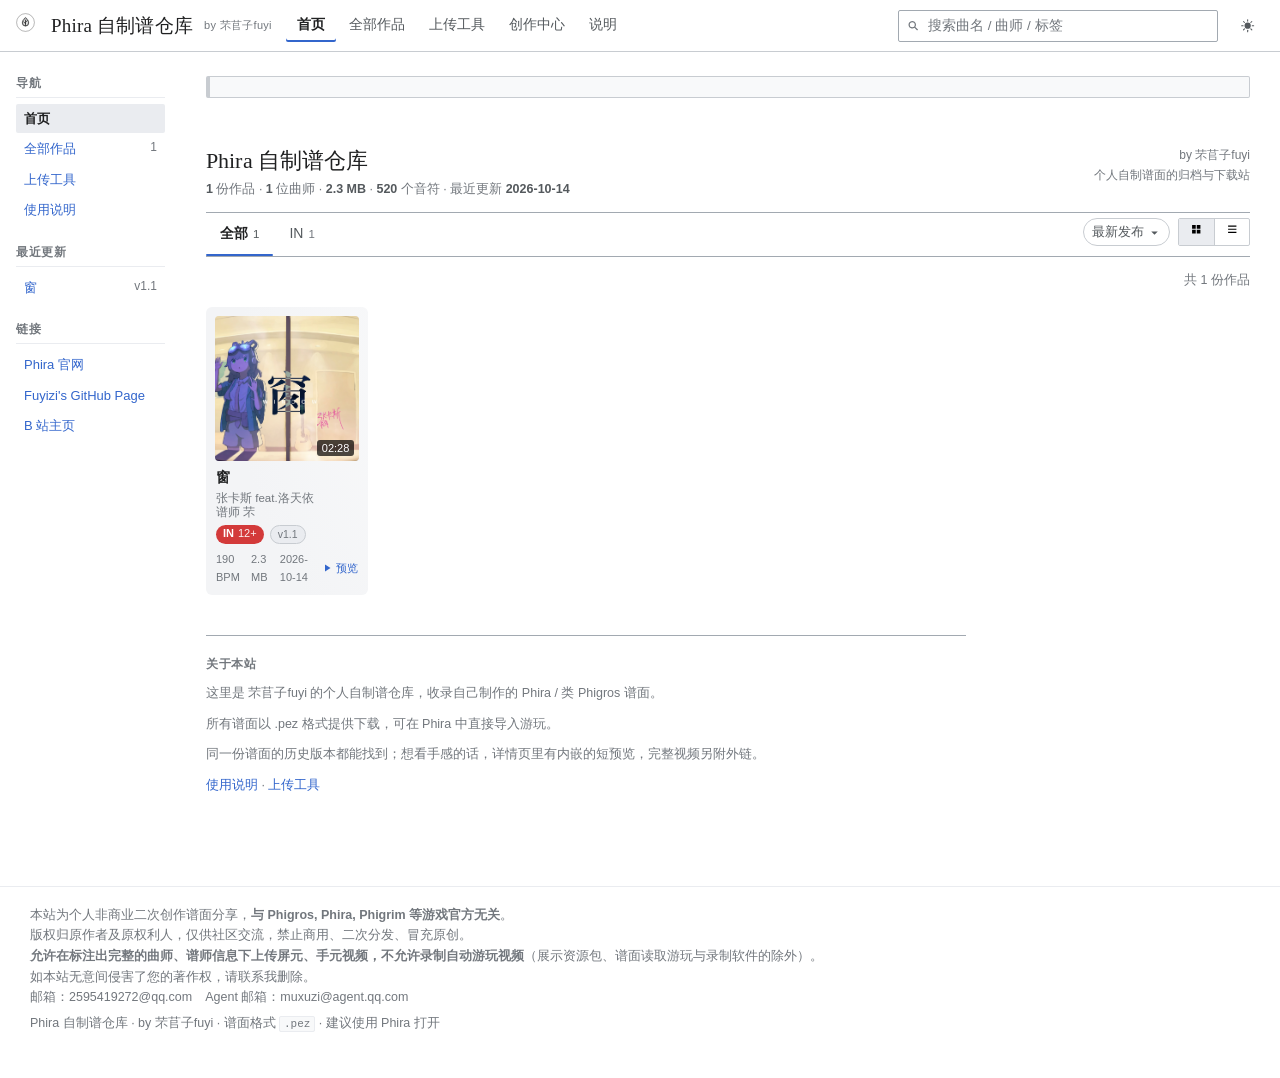
==== commit 3244fe02: "首页视觉与动效一批： ① 卡片改成一整块「面」：去边框、底色与页面区分、四周内边距 9px、曲师与谱师名义分两行 ② 底色光斑：跟着鼠标走、由浅变深、所有卡片共用一道（WB.glowFollow 按「" ====
--- a/index.html
+++ b/index.html
@@ -10,7 +10,36 @@
 <script>/* 在样式生效前先定好主题，避免深色模式下刷新闪白 */
 (function(){try{var t=localStorage.getItem("pez-theme");
 if(!t||t==="auto"){t=(window.matchMedia&&window.matchMedia("(prefers-color-scheme: dark)").matches)?"dark":"light";}
-document.documentElement.setAttribute("data-theme",t);}catch(e){}})();</script>
+document.documentElement.setAttribute("data-theme",t);}catch(e){}
+/* 入场动效：这个类由 JS 加上，wiki.css 里所有「初始隐藏」的样式都挂在它作用域下。
+   于是 —— 没 JS / 脚本挂了，内容依然是可见的，不会整屏空白。 */
+document.documentElement.classList.add("motion-ready");})();</script>
+
+<script>/* ---------------------------------------------------- 光标光斑 ---------
+   卡片底色是一道跟着鼠标走的光斑（由浅变深）。这里只做一件事：
+   **尽早把鼠标在视口里的位置记下来**（window.__WB_PTR），
+   真正的坐标换算在 common.js 的 WB.glowFollow() 里 ——
+   因为光斑在每张卡片里的位置 = 鼠标位置 − 这张卡片的左上角，
+   必须等卡片渲染出来、而且要跟着滚动重算（详见那里的注释）。
+
+   ⚠️ 为什么这段要早早放在 <head>：浏览器**没有**「读取当前鼠标位置」的 API，
+      位置只能从指针事件里拿。放这里比样式表和页面渲染都早，用户一动鼠标就已经生效。
+      页面加载完但用户还没动过鼠标时，WB.glowFollow() 会先用视口正中偏上当起点。
+   下面四个事件都挂上：pointer/mouse 两套 + move/over 两种，
+   它们做的事完全一样（记位置 + 叫一次重算），而重算本身是 rAF 节流的，
+   所以重复触发没有任何代价，换来的是各种浏览器都不会漏事件。 */
+(function () {
+  var P = window.__WB_PTR = { x: 0, y: 0, seen: false };
+  function onMove(e) {
+    if (typeof e.clientX !== "number") return;
+    P.x = e.clientX; P.y = e.clientY; P.seen = true;
+    if (window.__WB_GLOW) window.__WB_GLOW();
+  }
+  window.addEventListener("pointermove", onMove, { passive: true });
+  window.addEventListener("mousemove", onMove, { passive: true });
+  window.addEventListener("pointerover", onMove, { passive: true });
+  window.addEventListener("mouseover", onMove, { passive: true });
+})();</script>
 </head>
 <body>
 
@@ -72,6 +101,8 @@
   if (s.title) document.title = s.title;
   var el = document.getElementById("site-blurb");
   if (el && s.intro) {
+    el.className = "site-blurb motion-reveal";     /* 滚到这里时错位浮现 */
+    el.style.setProperty("--reveal-delay", "80ms");
     el.innerHTML =
       '<h2>关于本站</h2>' +
       String(s.intro).split(/\n+/).filter(Boolean)
--- a/assets/css/wiki.css
+++ b/assets/css/wiki.css
@@ -19,6 +19,12 @@
   --card-radius:       6px;
   --card-shadow:       none;                       /* 静止时的投影，追求扁平就留 none */
   --card-shadow-hover: 0 6px 18px rgba(0, 0, 0, .14);
+  /* ---- 卡片底色 = 一道跟着鼠标走的光斑（无边框）----
+     两端差异刻意做小：光标处最浅，往外渐深。深色 / 浅色模式都是「由浅变深」。 */
+  --card-bg:           #f3f4f6;   /* 离光标远的那一端（深一点） */
+  --card-bg-hi:        #ffffff;   /* 光标处那一端（浅一点） */
+  --card-glow-r:       560px;     /* 光斑半径：越大，光斑能「照到」的卡片越多 */
+  --card-pad:          9px;       /* 卡片内边距：内容不贴卡片边缘 */
 
   /* —— 骨架尺寸 —— */
   --header-height:     52px;    /* 顶栏高度 */
@@ -85,6 +91,18 @@
   --radius:        2px;
   --shadow-pop:    0 2px 8px rgba(0, 0, 0, .14);
 
+  /* ---- 动效参数（一套走遍全站，别再一处一个值）----
+     参考 misayos.xyz/only-shadow 的做法。两条铁律：
+       ① 只做**一次性入场**，绝不 infinite 循环（主人 2026-10-17 明确否掉「一直飘」）
+       ② 所有「初始隐藏」的样式都挂在 .motion-ready 作用域下（该类由 JS 加），
+          这样没 JS / 动画没跑起来时内容依然可见，不会整屏空白 */
+  --motion-ease:   cubic-bezier(.2, .7, .2, 1);
+  --motion-fast:   180ms;
+  --motion-medium: 300ms;
+  --motion-slow:   650ms;
+  --reveal-delay:  0ms;   /* 错位用：由 JS / 行内样式给每个元素一个递增的值 */
+  --rise-delay:    0ms;   /* 卡片错位用：由 home.js 按序号写进每张卡 */
+
   --font-sans: "Inter", "Segoe UI", -apple-system, BlinkMacSystemFont,
                "PingFang SC", "Hiragino Sans GB", "Microsoft YaHei",
                "Noto Sans SC", "Source Han Sans SC", sans-serif;
@@ -99,6 +117,10 @@
   --bg-sub:        #27292d;
   --bg-sub-2:      #33363b;
   --bg-code:       #23262a;
+
+  /* 深色下同理：光标处稍亮，往外压暗（两端差异同样做小） */
+  --card-bg:       #23262a;
+  --card-bg-hi:    #34383e;
 
   --text:          #eaecf0;
   --text-sub:      #c8ccd1;
@@ -933,19 +955,42 @@
   display: flex;
   flex-direction: column;
   min-width: 0;
+  /* 卡片**不要边框**；底色是一道跟着鼠标走的光斑 ——
+     光标处最浅，往外渐深（深色 / 浅色模式都是「由浅变深」），两端差异很小。
+
+     ★ 坐标 --gx / --gy 是「光斑在**这张卡片内部**的实际位置（px）」，
+       由 common.js 的 WB.glowFollow() 算好写进行内样式：
+           卡片局部坐标 = 鼠标在视口里的位置 − 这张卡片的左上角
+       每张卡都这么算，效果就等于「所有卡片共用同一道光斑」——
+       某张卡上光斑落在哪，正好是全局那道光线相对它的位置，
+       所以视觉上是一道光扫过整排卡片，而不是每张卡各自亮一下。
+
+     ⚠️ 别改回 background-attachment: fixed！！（走过这条弯路）
+       fixed 名义上以视口为基准，但只要卡片（或祖先）身上有 translate / transform，
+       卡片就成了「包含块」，fixed 会被劫持成**以卡片自己为基准** ——
+       卡片正好有入场动画的 translate 和悬停抬升的 transform，于是鼠标坐标
+       被当成卡片局部坐标用，**一滚动整片光斑就偏**。
+       实测：往卡片里插一个 position:fixed 的元素，它落在卡片左上角而不是视口左上角。
+
+     下面 50% / 42% 只是「JS 还没跑起来」时的兜底位置，正常都会被行内样式覆盖。 */
+  background-image: radial-gradient(circle var(--card-glow-r, 560px)
+      at var(--gx, 50%) var(--gy, 42%),
+      var(--card-bg-hi, #fff) 0%, var(--card-bg, #f3f4f6) 72%);
+  background-color: var(--card-bg, #f3f4f6);   /* 渐变没画出来时的兜底底色 */
+  border-radius: var(--card-radius);
+  padding: var(--card-pad, 9px);
+  box-shadow: var(--card-shadow);
+  transition: box-shadow .18s;
+}
+.vcard:hover {
+  box-shadow: var(--card-shadow-hover);
 }
 .vc-thumb-wrap {
   position: relative;
-  border-radius: var(--card-radius);
+  /* 封面贴着卡片的内边缘，圆角比卡片小一点才不露角 */
+  border-radius: calc(var(--card-radius) - 2px);
   overflow: hidden;
-  background: var(--bg-sub);
-  border: 1px solid var(--card-border, var(--border-soft));
-  box-shadow: var(--card-shadow);
-  transition: box-shadow .18s, border-color .18s;
-}
-.vcard:hover .vc-thumb-wrap {
-  box-shadow: var(--card-shadow-hover);
-  border-color: var(--border);
+  background: var(--bg-sub-2);
 }
 .vc-thumb {
   display: block;
@@ -1036,31 +1081,8 @@
 /* 播放时把时长角标收掉，别跟播放器自己的控件叠在一起 */
 .vc-thumb-wrap.pv-on .vc-dur { opacity: 0; }
 
-/* 左上角「静音预览」小标签：让访客知道为什么没声音 */
-.vc-pv-tag {
-  position: absolute;
-  left: 6px;
-  top: 6px;
-  z-index: 2;
-  display: inline-flex;
-  align-items: center;
-  gap: 3px;
-  padding: 1px 6px;
-  font-size: 11px;
-  line-height: 16px;
-  color: #fff;
-  background: rgba(0, 0, 0, .55);
-  border-radius: 999px;
-  opacity: 0;
-  transform: translateY(-3px);
-  pointer-events: none;
-  transition: opacity .2s ease, transform .24s cubic-bezier(.22, .61, .36, 1);
-}
-.vc-pv-tag svg { width: 11px; height: 11px; fill: currentColor; }
-.vc-thumb-wrap.pv-ready .vc-pv-tag { opacity: 1; transform: none; }
-
 /* 卡片下方的曲目信息 */
-.vc-body { padding: 8px 2px 0; }
+.vc-body { padding: 8px 1px 0; }
 .vc-title {
   display: -webkit-box;
   -webkit-line-clamp: 2;
@@ -1076,10 +1098,13 @@
   margin: 3px 0 0;
   font-size: 11.5px;
   color: var(--text-mute);
+  line-height: 1.3;                /* 压紧行距，两行贴在一起 */
   white-space: nowrap;
   overflow: hidden;
   text-overflow: ellipsis;
 }
+/* 谱师名义单独占一行，紧跟在曲师下面（行距拉小，两行看着是一组） */
+.vc-sub-charter { margin-top: 0; line-height: 1.25; }
 .vc-levels {
   margin: 5px 0 0;
   display: flex;
@@ -1713,7 +1738,68 @@
 /* ⚠️ 入场动画只挂在「直接渲染」的那一次（.wb-fresh 由 home.js 打上）。
    过渡层里渲染出来的那批刻意不挂 —— 否则过渡收尾把 .wb-sliding 摘掉的
    那一瞬间动画会被重新触发，卡片忽然又浮一次，看着就是画面往上跳。 */
-.thumb-grid.wb-fresh .vcard { animation: wb-rise .38s cubic-bezier(.22, .61, .36, 1) both; }
+.thumb-grid.wb-fresh .vcard {
+  animation: wb-rise .38s cubic-bezier(.22, .61, .36, 1) both;
+  /* 卡片错位落下：序号越大晚一点出发（--rise-delay 由 home.js 写进行内样式） */
+  animation-delay: var(--rise-delay, 0ms);
+}
+
+/* ==========================================================================
+   入场动效系统（参考 misayos.xyz/only-shadow，代码是重写的）
+   两条铁律写在 :root 的动效参数那段里，改之前先看那里。
+   ========================================================================== */
+
+/* ---- ① 通用错位进场 ----
+   一块内容一个 .motion-reveal，进视口时「淡入 + 从下方 20px 归位」；
+   错位靠行内的 --reveal-delay 排出队形。
+   触发由 common.js 的 WB.reveal() 用 IntersectionObserver 负责。 */
+.motion-ready .motion-reveal {
+  opacity: 0;
+  translate: 0 20px;
+  transition: opacity var(--motion-slow) var(--motion-ease),
+              translate var(--motion-slow) var(--motion-ease);
+  transition-delay: var(--reveal-delay, 0ms);
+  pointer-events: none;
+}
+.motion-ready .motion-reveal.is-revealed {
+  opacity: 1;
+  translate: 0 0;
+  pointer-events: auto;
+}
+/* 键盘焦点进去就立刻显示，别让用户对着看不见的东西按 Tab */
+.motion-ready .motion-reveal:focus-within {
+  opacity: 1; translate: 0 0; transition: none; pointer-events: auto;
+}
+
+/* ---- ② 逐字形标题 ----
+   每个字从下方 18px、带 5px 模糊落位，逐字延迟递增（JS 写 animation-delay）。
+   ⚠️ 刻意不做「落位后一直飘」那层循环 —— 落位即静止。 */
+.title-reveal .g { display: inline-block; }
+.motion-ready .title-reveal .g {
+  animation: wb-glyph-in var(--motion-slow) var(--motion-ease) both;
+}
+@keyframes wb-glyph-in {
+  from { opacity: 0; transform: translate3d(0, 18px, 0) scale(.97); filter: blur(5px); }
+  to   { opacity: 1; transform: translate3d(0, 0, 0) scale(1); filter: blur(0); }
+}
+
+/* ---- ③ 侧栏整体淡入上浮（它是骨架里就有的，直接走 CSS 动画）---- */
+.motion-ready .sidebar {
+  animation: wb-rise var(--motion-slow) var(--motion-ease) both;
+  animation-delay: 60ms;
+}
+
+/* ---- ④ 无障碍：系统开了「减少动态效果」就全关，内容立刻可见 ---- */
+@media (prefers-reduced-motion: reduce) {
+  .motion-ready .motion-reveal,
+  .motion-ready .motion-reveal:focus-within {
+    opacity: 1; translate: 0 0; transition: none; pointer-events: auto;
+  }
+  .motion-ready .title-reveal .g { animation: none; }
+  .motion-ready .sidebar { animation: none; }
+  .thumb-grid.wb-fresh .vcard { animation: none; }
+  .motion-ready .thumb-grid .vcard { transition: none; }
+}
 /* 详细列表用**同一套**入场动效（从下浮起 + 淡入）。
    注意挂在 .table-wrap 上而不是 <tr> 上 —— tr 能不能吃 transform 各家浏览器
    并不一致，包一层普通块元素最稳。 */
